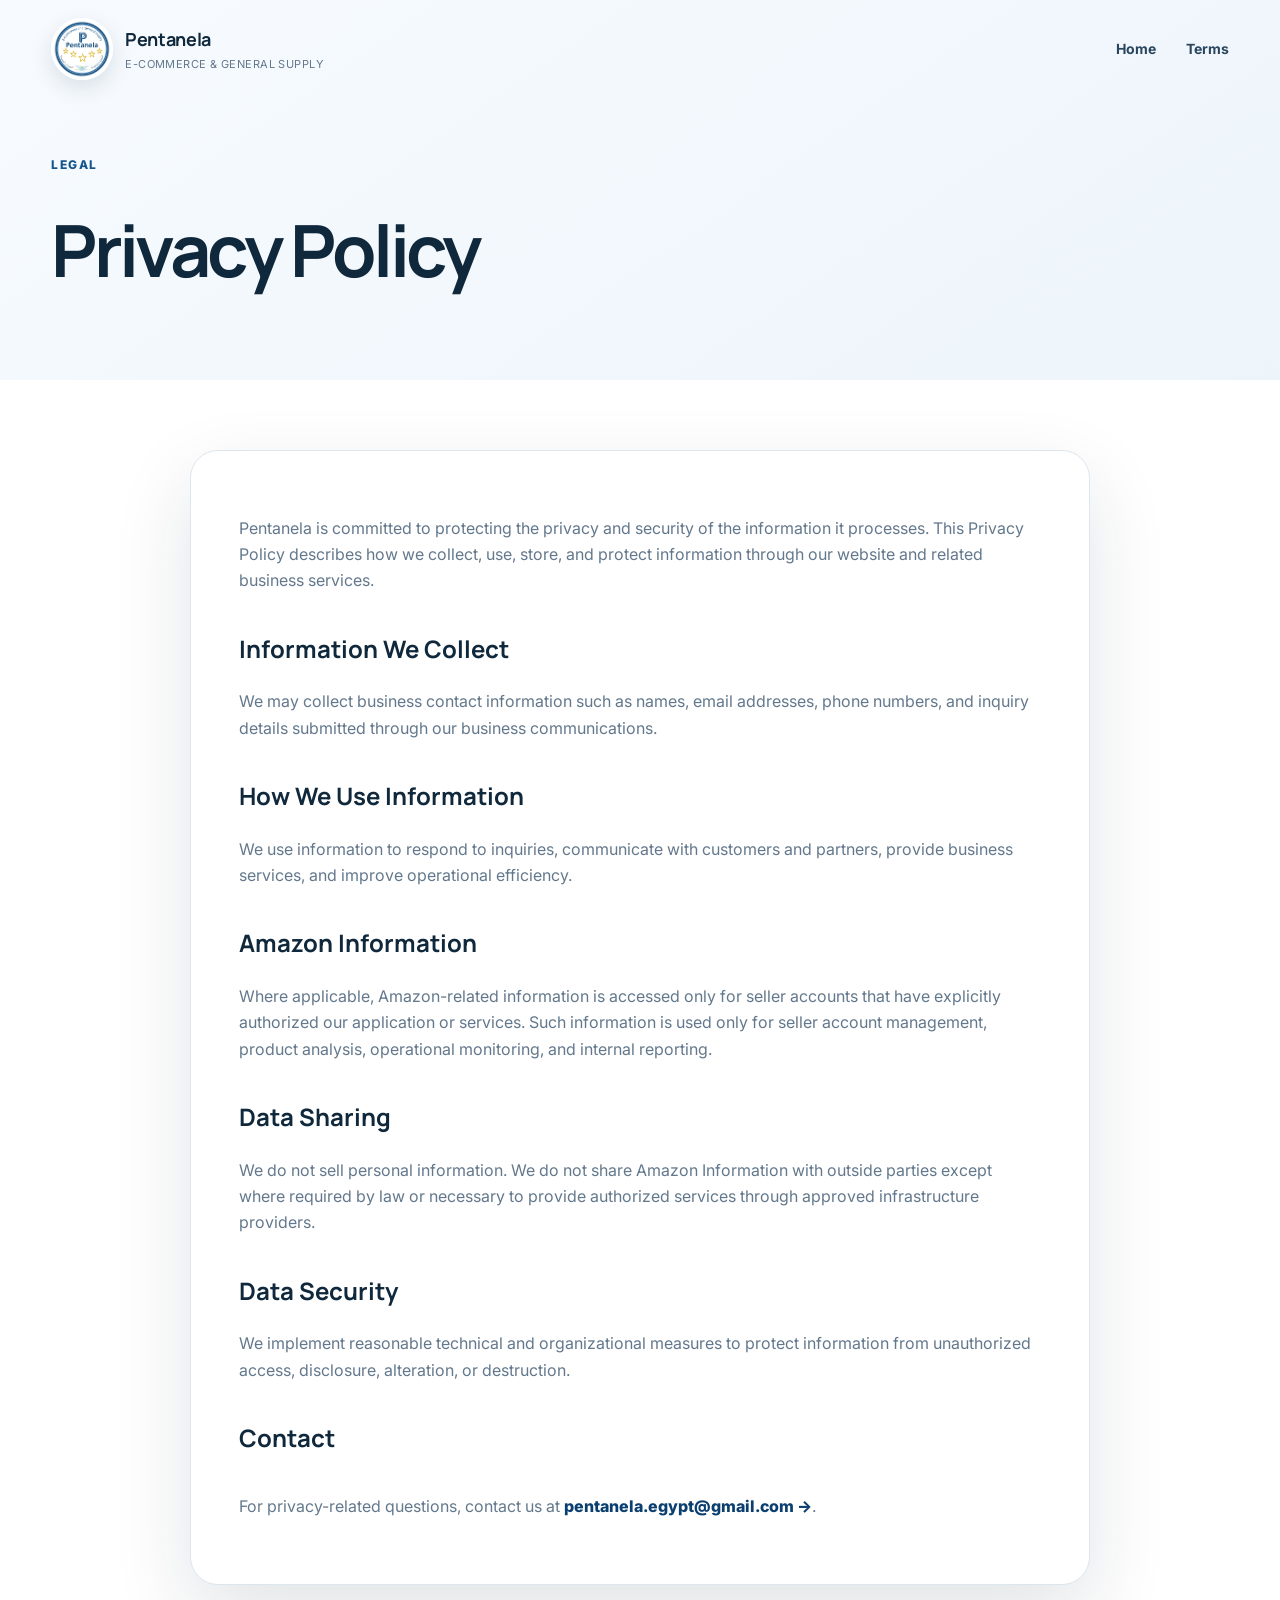
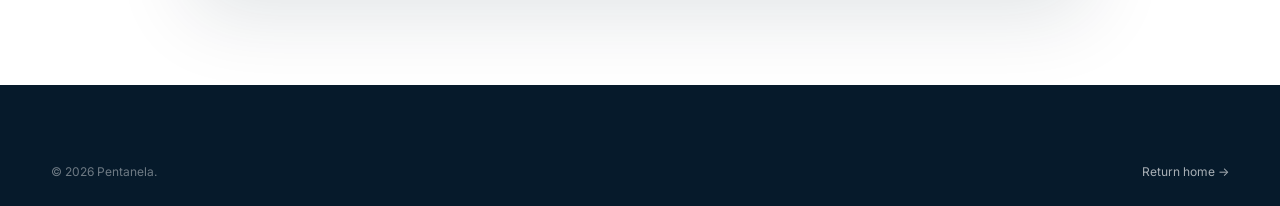
==== privacy.html @ 1a2618f8 "start the org website" ====
<!DOCTYPE html>
<html lang="en">
  <head>
    <meta charset="UTF-8" />
    <meta name="viewport" content="width=device-width, initial-scale=1.0" />
    <meta name="theme-color" content="#0b3f70" />
    <title>Privacy Policy | Pentanela</title>
    <link rel="icon" href="assets/logo.png" />
    <link rel="preconnect" href="https://fonts.googleapis.com" />
    <link rel="preconnect" href="https://fonts.gstatic.com" crossorigin />
    <link
      href="https://fonts.googleapis.com/css2?family=Inter:wght@400;500;600;700;800&family=Manrope:wght@500;600;700;800&display=swap"
      rel="stylesheet"
    />
    <link rel="stylesheet" href="styles.css" />
    <style>
      .legal-hero {
        padding: 150px 0 70px;
        background: linear-gradient(145deg, #f7fbff, #edf4fa);
      }
      .legal-hero h1 {
        font-family: "Manrope", sans-serif;
        font-size: clamp(42px, 6vw, 72px);
        letter-spacing: -0.05em;
        margin: 0;
      }
      .legal-main {
        padding: 70px 0 100px;
      }
      .legal-card {
        max-width: 900px;
        margin: auto;
        background: #fff;
        border: 1px solid var(--line);
        border-radius: 28px;
        padding: 48px;
        box-shadow: var(--shadow);
      }
      .legal-card h2 {
        font-family: "Manrope", sans-serif;
        margin-top: 35px;
      }
      .legal-card p {
        color: var(--muted);
      }
      @media (max-width: 620px) {
        .legal-card {
          padding: 28px 22px;
        }
        .legal-hero {
          padding-top: 125px;
        }
      }
    </style>
  </head>
  <body>
    <header class="site-header scrolled">
      <div class="container nav-wrap">
        <a class="brand" href="index.html"
          ><img src="assets/logo.png" alt="Pentanela logo" />
          <div class="brand-copy">
            <strong>Pentanela</strong><span>E-Commerce & General Supply</span>
          </div></a
        >
        <nav
          class="main-nav"
          style="
            position: static;
            opacity: 1;
            pointer-events: auto;
            transform: none;
          "
        >
          <a href="index.html">Home</a><a href="terms.html">Terms</a>
        </nav>
      </div>
    </header>
    <main>
      <section class="legal-hero">
        <div class="container">
          <span class="section-kicker">Legal</span>
          <h1>Privacy Policy</h1>
        </div>
      </section>
      <section class="legal-main">
        <div class="container">
          <article class="legal-card">
            <p>
              Pentanela is committed to protecting the privacy and security of
              the information it processes. This Privacy Policy describes how we
              collect, use, store, and protect information through our website
              and related business services.
            </p>
            <h2>Information We Collect</h2>
            <p>
              We may collect business contact information such as names, email
              addresses, phone numbers, and inquiry details submitted through
              our business communications.
            </p>
            <h2>How We Use Information</h2>
            <p>
              We use information to respond to inquiries, communicate with
              customers and partners, provide business services, and improve
              operational efficiency.
            </p>
            <h2>Amazon Information</h2>
            <p>
              Where applicable, Amazon-related information is accessed only for
              seller accounts that have explicitly authorized our application or
              services. Such information is used only for seller account
              management, product analysis, operational monitoring, and internal
              reporting.
            </p>
            <h2>Data Sharing</h2>
            <p>
              We do not sell personal information. We do not share Amazon
              Information with outside parties except where required by law or
              necessary to provide authorized services through approved
              infrastructure providers.
            </p>
            <h2>Data Security</h2>
            <p>
              We implement reasonable technical and organizational measures to
              protect information from unauthorized access, disclosure,
              alteration, or destruction.
            </p>
            <h2>Contact</h2>
            <p>
              For privacy-related questions, contact us at
              <a class="text-link" href="mailto:pentanela.egypt@gmail.com"
                >pentanela.egypt@gmail.com →</a
              >.
            </p>
          </article>
        </div>
      </section>
    </main>
    <footer class="site-footer">
      <div class="container footer-bottom">
        <span>© <span id="year"></span> Pentanela.</span
        ><a href="index.html">Return home →</a>
      </div>
    </footer>
    <script src="script.js"></script>
  </body>
</html>
---- styles.css ----
:root {
  --navy-950: #061d31;
  --navy-900: #082b4b;
  --navy-800: #0b3f70;
  --blue-700: #14568f;
  --blue-500: #2f79b7;
  --blue-300: #8dbde2;
  --gold: #d7ad17;
  --gold-light: #f3cf48;
  --ink: #10283c;
  --muted: #63788c;
  --line: #dce6ef;
  --surface: #ffffff;
  --surface-soft: #f6f9fc;
  --shadow: 0 30px 80px rgba(6, 29, 49, 0.12);
  --radius-lg: 30px;
  --radius-md: 22px;
}

* {
  box-sizing: border-box;
}
html {
  scroll-behavior: smooth;
}
body {
  margin: 0;
  font-family: "Inter", system-ui, -apple-system, BlinkMacSystemFont, "Segoe UI",
    sans-serif;
  color: var(--ink);
  background: #fff;
  line-height: 1.65;
  overflow-x: hidden;
}
body.menu-open {
  overflow: hidden;
}
::selection {
  background: rgba(215, 173, 23, 0.25);
}
a {
  color: inherit;
  text-decoration: none;
}
img {
  display: block;
  max-width: 100%;
}
button,
input,
textarea {
  font: inherit;
}

.page-noise {
  position: fixed;
  inset: 0;
  pointer-events: none;
  z-index: 999;
  opacity: 0.025;
  background-image: url("data:image/svg+xml,%3Csvg viewBox='0 0 180 180' xmlns='http://www.w3.org/2000/svg'%3E%3Cfilter id='n'%3E%3CfeTurbulence type='fractalNoise' baseFrequency='.7' numOctaves='3' stitchTiles='stitch'/%3E%3C/filter%3E%3Crect width='100%25' height='100%25' filter='url(%23n)' opacity='.6'/%3E%3C/svg%3E");
}
.cursor-glow {
  position: fixed;
  width: 420px;
  height: 420px;
  border-radius: 50%;
  pointer-events: none;
  z-index: -1;
  background: radial-gradient(
    circle,
    rgba(47, 121, 183, 0.1),
    rgba(47, 121, 183, 0) 65%
  );
  transform: translate(-50%, -50%);
  transition: opacity 0.2s ease;
}

.container {
  width: min(1180px, 92%);
  margin: 0 auto;
}
.section {
  padding: 110px 0;
  position: relative;
}
.section-shell {
  position: relative;
  overflow: hidden;
}

.site-header {
  position: fixed;
  top: 0;
  left: 0;
  right: 0;
  z-index: 100;
  padding: 18px 0;
  transition: padding 0.35s ease, background 0.35s ease, box-shadow 0.35s ease,
    backdrop-filter 0.35s ease;
}
.site-header.scrolled {
  padding: 10px 0;
  background: rgba(255, 255, 255, 0.86);
  backdrop-filter: blur(18px);
  border-bottom: 1px solid rgba(20, 86, 143, 0.1);
  box-shadow: 0 10px 35px rgba(6, 29, 49, 0.07);
}
.nav-wrap {
  display: flex;
  align-items: center;
  justify-content: space-between;
  gap: 24px;
}
.brand {
  display: inline-flex;
  align-items: center;
  gap: 12px;
  min-width: max-content;
}
.brand img {
  width: 62px;
  height: 62px;
  object-fit: contain;
  border-radius: 50%;
  box-shadow: 0 8px 22px rgba(6, 29, 49, 0.12);
  transition: transform 0.4s ease;
}
.brand:hover img {
  transform: rotate(-5deg) scale(1.03);
}
.brand-copy strong {
  display: block;
  font-family: "Manrope", sans-serif;
  font-size: 18px;
  letter-spacing: -0.02em;
}
.brand-copy span {
  display: block;
  font-size: 11px;
  color: var(--muted);
  letter-spacing: 0.04em;
  text-transform: uppercase;
}
.main-nav {
  display: flex;
  align-items: center;
  gap: 30px;
}
.main-nav a {
  font-size: 14px;
  font-weight: 700;
  color: #29465e;
  position: relative;
}
.main-nav a:not(.nav-cta)::after {
  content: "";
  position: absolute;
  left: 0;
  bottom: -7px;
  width: 100%;
  height: 2px;
  transform: scaleX(0);
  transform-origin: right;
  background: var(--gold);
  transition: transform 0.3s ease;
}
.main-nav a:hover::after {
  transform: scaleX(1);
  transform-origin: left;
}
.nav-cta {
  padding: 11px 18px;
  color: white !important;
  background: var(--navy-800);
  border-radius: 999px;
  box-shadow: 0 10px 26px rgba(11, 63, 112, 0.18);
  transition: transform 0.25s ease, background 0.25s ease;
}
.nav-cta:hover {
  transform: translateY(-2px);
  background: var(--navy-950);
}
.menu-toggle {
  display: none;
  width: 44px;
  height: 44px;
  border: 0;
  border-radius: 12px;
  background: var(--surface-soft);
  padding: 11px;
  cursor: pointer;
}
.menu-toggle span {
  display: block;
  height: 2px;
  background: var(--ink);
  margin: 5px 0;
  transition: 0.3s ease;
}

.hero {
  min-height: 100vh;
  padding: 165px 0 90px;
  display: flex;
  align-items: center;
  background: radial-gradient(
      circle at 80% 20%,
      rgba(47, 121, 183, 0.12),
      transparent 27%
    ),
    radial-gradient(
      circle at 20% 10%,
      rgba(215, 173, 23, 0.09),
      transparent 20%
    ),
    linear-gradient(145deg, #ffffff 0%, #f4f8fc 58%, #edf5fb 100%);
}
.hero-bg {
  position: absolute;
  border-radius: 50%;
  filter: blur(4px);
  opacity: 0.55;
  pointer-events: none;
}
.hero-bg-one {
  width: 420px;
  height: 420px;
  background: rgba(20, 86, 143, 0.08);
  top: -120px;
  right: -120px;
  animation: drift 13s ease-in-out infinite;
}
.hero-bg-two {
  width: 250px;
  height: 250px;
  background: rgba(215, 173, 23, 0.1);
  bottom: 80px;
  left: -100px;
  animation: drift 10s ease-in-out infinite reverse;
}
@keyframes drift {
  50% {
    transform: translate(18px, -12px) scale(1.08);
  }
}
.hero-grid {
  display: grid;
  grid-template-columns: 1.06fr 0.94fr;
  gap: 64px;
  align-items: center;
}
.eyebrow-pill {
  display: inline-flex;
  align-items: center;
  gap: 9px;
  padding: 8px 12px;
  border: 1px solid rgba(20, 86, 143, 0.14);
  border-radius: 999px;
  background: rgba(255, 255, 255, 0.75);
  color: var(--blue-700);
  font-size: 12px;
  font-weight: 800;
  text-transform: uppercase;
  letter-spacing: 0.07em;
  box-shadow: 0 8px 25px rgba(6, 29, 49, 0.05);
}
.dot {
  width: 7px;
  height: 7px;
  border-radius: 50%;
  background: var(--gold);
  box-shadow: 0 0 0 5px rgba(215, 173, 23, 0.13);
  animation: pulse 2s ease infinite;
}
@keyframes pulse {
  50% {
    box-shadow: 0 0 0 8px rgba(215, 173, 23, 0);
  }
}
.hero h1 {
  font-family: "Manrope", sans-serif;
  font-size: clamp(46px, 6vw, 78px);
  line-height: 1.02;
  letter-spacing: -0.055em;
  margin: 24px 0 24px;
  max-width: 780px;
}
.gradient-text {
  display: block;
  background: linear-gradient(
    90deg,
    var(--navy-800),
    var(--blue-500),
    var(--gold)
  );
  -webkit-background-clip: text;
  background-clip: text;
  color: transparent;
}
.hero-lead {
  max-width: 680px;
  font-size: 18px;
  color: var(--muted);
}
.hero-actions {
  display: flex;
  gap: 14px;
  flex-wrap: wrap;
  margin-top: 32px;
}
.btn {
  display: inline-flex;
  align-items: center;
  justify-content: center;
  gap: 14px;
  min-height: 52px;
  padding: 0 22px;
  border-radius: 999px;
  font-weight: 800;
  transition: transform 0.25s ease, box-shadow 0.25s ease, background 0.25s ease;
}
.btn-primary {
  background: var(--navy-800);
  color: #fff;
  box-shadow: 0 15px 35px rgba(11, 63, 112, 0.2);
}
.btn-primary:hover {
  transform: translateY(-3px);
  background: var(--navy-950);
  box-shadow: 0 20px 46px rgba(11, 63, 112, 0.25);
}
.btn-icon {
  transition: transform 0.25s ease;
}
.btn-primary:hover .btn-icon {
  transform: translate(3px, -3px);
}
.btn-ghost {
  border: 1px solid rgba(16, 40, 60, 0.16);
  background: rgba(255, 255, 255, 0.65);
}
.btn-ghost:hover {
  transform: translateY(-3px);
  background: #fff;
}
.hero-trust {
  display: flex;
  align-items: center;
  gap: 22px;
  margin-top: 45px;
}
.trust-item strong {
  display: block;
  font-size: 14px;
}
.trust-item span {
  display: block;
  font-size: 12px;
  color: var(--muted);
  margin-top: 2px;
}
.trust-divider {
  width: 1px;
  height: 34px;
  background: var(--line);
}

.hero-visual {
  position: relative;
  display: grid;
  place-items: center;
  min-height: 530px;
}
.orbital-card {
  width: min(500px, 90vw);
  aspect-ratio: 1;
  position: relative;
  display: grid;
  place-items: center;
  border-radius: 50%;
  background: radial-gradient(
    circle at 50% 50%,
    #ffffff 0 36%,
    rgba(255, 255, 255, 0.65) 37% 60%,
    rgba(20, 86, 143, 0.05) 61% 100%
  );
  box-shadow: inset 0 0 0 1px rgba(20, 86, 143, 0.08),
    0 40px 90px rgba(6, 29, 49, 0.12);
  transition: transform 0.18s ease-out;
}
.orbit {
  position: absolute;
  border-radius: 50%;
  border: 1px solid rgba(20, 86, 143, 0.18);
}
.orbit-one {
  width: 78%;
  height: 78%;
  animation: spin 24s linear infinite;
}
.orbit-two {
  width: 96%;
  height: 96%;
  border-style: dashed;
  border-color: rgba(215, 173, 23, 0.28);
  animation: spin 34s linear infinite reverse;
}
@keyframes spin {
  to {
    transform: rotate(360deg);
  }
}
.logo-core {
  width: 58%;
  aspect-ratio: 1;
  border-radius: 50%;
  background: #fff;
  display: grid;
  place-items: center;
  padding: 7%;
  box-shadow: 0 24px 55px rgba(6, 29, 49, 0.14);
  animation: logoFloat 5s ease-in-out infinite;
}
.logo-core img {
  width: 100%;
  border-radius: 50%;
}
@keyframes logoFloat {
  50% {
    transform: translateY(-9px);
  }
}
.floating-chip {
  position: absolute;
  padding: 10px 14px;
  border-radius: 999px;
  background: rgba(255, 255, 255, 0.94);
  border: 1px solid rgba(20, 86, 143, 0.1);
  box-shadow: 0 12px 30px rgba(6, 29, 49, 0.1);
  color: var(--navy-800);
  font-size: 12px;
  font-weight: 800;
  backdrop-filter: blur(10px);
}
.chip-one {
  top: 14%;
  right: -4%;
  animation: chipFloat 4.3s ease-in-out infinite;
}
.chip-two {
  bottom: 16%;
  left: -7%;
  animation: chipFloat 4.8s ease-in-out infinite 0.4s;
}
.chip-three {
  bottom: 2%;
  right: 15%;
  animation: chipFloat 4.6s ease-in-out infinite 0.8s;
}
@keyframes chipFloat {
  50% {
    transform: translateY(-8px);
  }
}
.scroll-indicator {
  position: absolute;
  left: 50%;
  bottom: 25px;
  transform: translateX(-50%);
  display: flex;
  flex-direction: column;
  align-items: center;
  gap: 8px;
  color: var(--muted);
  font-size: 10px;
  text-transform: uppercase;
  letter-spacing: 0.18em;
}
.scroll-indicator i {
  width: 1px;
  height: 36px;
  background: linear-gradient(var(--blue-500), transparent);
  animation: scrollLine 1.8s ease infinite;
}
@keyframes scrollLine {
  0% {
    transform: scaleY(0.2);
    transform-origin: top;
    opacity: 0.3;
  }
  60% {
    transform: scaleY(1);
    opacity: 1;
  }
  100% {
    transform: scaleY(0.2);
    transform-origin: bottom;
    opacity: 0.2;
  }
}

.metrics-band {
  padding: 28px 0;
  background: var(--navy-950);
  color: #fff;
}
.metrics-grid {
  display: grid;
  grid-template-columns: repeat(4, 1fr);
}
.metric {
  padding: 18px 26px;
  border-right: 1px solid rgba(255, 255, 255, 0.1);
}
.metric:last-child {
  border-right: 0;
}
.metric strong,
.metric > span {
  font-family: "Manrope", sans-serif;
  font-size: 34px;
  letter-spacing: -0.04em;
}
.metric > span {
  color: var(--gold-light);
}
.metric p {
  margin: 2px 0 0;
  color: rgba(255, 255, 255, 0.62);
  font-size: 12px;
}

.section-light {
  background: #fff;
}
.split-layout {
  display: grid;
  grid-template-columns: 0.9fr 1.1fr;
  gap: 90px;
  align-items: start;
}
.section-kicker {
  display: inline-block;
  margin-bottom: 16px;
  color: var(--blue-700);
  font-size: 12px;
  font-weight: 800;
  text-transform: uppercase;
  letter-spacing: 0.12em;
}
.section-kicker.light {
  color: var(--gold-light);
}
.section-heading h2,
.amazon-copy h2,
.security-copy h2,
.contact-panel h2 {
  font-family: "Manrope", sans-serif;
  font-size: clamp(34px, 4.3vw, 56px);
  line-height: 1.08;
  letter-spacing: -0.045em;
  margin: 0;
}
.section-heading.centered {
  max-width: 760px;
  margin: 0 auto 56px;
  text-align: center;
}
.section-heading.centered p {
  color: rgba(255, 255, 255, 0.6);
}
.section-light .section-heading h2 {
  color: var(--ink);
}
.content-panel {
  padding-left: 30px;
  border-left: 1px solid var(--line);
}
.content-panel p {
  color: var(--muted);
}
.large-copy {
  font-size: 22px;
  line-height: 1.5;
  color: var(--ink) !important;
  margin-top: 0;
}

.section-deep {
  background: linear-gradient(145deg, #061d31, #0a365d 60%, #0b3f70);
  color: #fff;
  overflow: hidden;
}
.section-deep::before {
  content: "";
  position: absolute;
  width: 500px;
  height: 500px;
  border-radius: 50%;
  background: rgba(47, 121, 183, 0.13);
  right: -250px;
  top: -200px;
  filter: blur(10px);
}
.service-grid {
  display: grid;
  grid-template-columns: repeat(4, 1fr);
  gap: 16px;
  position: relative;
  z-index: 1;
}
.service-card {
  min-height: 330px;
  padding: 28px;
  border-radius: var(--radius-md);
  border: 1px solid rgba(255, 255, 255, 0.12);
  background: linear-gradient(
    180deg,
    rgba(255, 255, 255, 0.08),
    rgba(255, 255, 255, 0.035)
  );
  backdrop-filter: blur(10px);
  position: relative;
  overflow: hidden;
  transform-style: preserve-3d;
  transition: border-color 0.35s ease, background 0.35s ease,
    box-shadow 0.35s ease;
}
.service-card::after {
  content: "";
  position: absolute;
  inset: auto -20% -60% -20%;
  height: 70%;
  background: radial-gradient(
    circle,
    rgba(215, 173, 23, 0.18),
    transparent 60%
  );
  opacity: 0;
  transition: opacity 0.35s ease;
}
.service-card:hover {
  border-color: rgba(243, 207, 72, 0.35);
  background: rgba(255, 255, 255, 0.1);
  box-shadow: 0 25px 55px rgba(0, 0, 0, 0.18);
}
.service-card:hover::after {
  opacity: 1;
}
.service-icon {
  width: 48px;
  height: 48px;
  border-radius: 14px;
  display: grid;
  place-items: center;
  background: rgba(243, 207, 72, 0.13);
  color: var(--gold-light);
  font-weight: 800;
  font-size: 13px;
}
.service-card h3 {
  font-family: "Manrope", sans-serif;
  font-size: 23px;
  line-height: 1.2;
  margin: 55px 0 16px;
}
.service-card p {
  color: rgba(255, 255, 255, 0.62);
  font-size: 14px;
}
.service-line {
  position: absolute;
  left: 28px;
  right: 28px;
  bottom: 24px;
  height: 1px;
  background: linear-gradient(90deg, var(--gold), transparent);
  transform: scaleX(0.25);
  transform-origin: left;
  transition: transform 0.35s ease;
}
.service-card:hover .service-line {
  transform: scaleX(1);
}

.amazon-section {
  background: var(--surface-soft);
}
.amazon-grid {
  display: grid;
  grid-template-columns: 0.95fr 1.05fr;
  gap: 80px;
  align-items: center;
}
.amazon-copy p {
  color: var(--muted);
  max-width: 620px;
}
.text-link {
  display: inline-flex;
  align-items: center;
  gap: 10px;
  margin-top: 16px;
  color: var(--navy-800);
  font-weight: 800;
}
.text-link span {
  transition: transform 0.25s ease;
}
.text-link:hover span {
  transform: translateX(4px);
}
.feature-stack {
  display: grid;
  gap: 14px;
}
.feature-row {
  display: grid;
  grid-template-columns: 52px 1fr;
  gap: 20px;
  align-items: start;
  padding: 22px;
  border-radius: 18px;
  background: #fff;
  border: 1px solid var(--line);
  box-shadow: 0 14px 35px rgba(6, 29, 49, 0.05);
  transition: transform 0.3s ease, box-shadow 0.3s ease, border-color 0.3s ease;
}
.feature-row:hover {
  transform: translateX(8px);
  box-shadow: 0 18px 45px rgba(6, 29, 49, 0.09);
  border-color: rgba(20, 86, 143, 0.2);
}
.feature-number {
  width: 44px;
  height: 44px;
  display: grid;
  place-items: center;
  border-radius: 12px;
  background: #eef5fb;
  color: var(--blue-700);
  font-size: 12px;
  font-weight: 800;
}
.feature-row h3 {
  margin: 0 0 4px;
  font-family: "Manrope", sans-serif;
  font-size: 18px;
}
.feature-row p {
  margin: 0;
  color: var(--muted);
  font-size: 14px;
}

.workflow-section {
  background: #fff;
}
.workflow {
  position: relative;
  display: grid;
  grid-template-columns: repeat(4, 1fr);
  gap: 30px;
  margin-top: 70px;
}
.workflow-line {
  position: absolute;
  top: 25px;
  left: 8%;
  right: 8%;
  height: 1px;
  background: linear-gradient(
    90deg,
    rgba(20, 86, 143, 0.15),
    rgba(215, 173, 23, 0.6),
    rgba(20, 86, 143, 0.15)
  );
}
.workflow-step {
  position: relative;
  text-align: center;
  padding: 0 10px;
}
.workflow-step > span {
  width: 50px;
  height: 50px;
  display: grid;
  place-items: center;
  margin: 0 auto 20px;
  border-radius: 50%;
  color: var(--navy-800);
  font-size: 12px;
  font-weight: 800;
  background: #fff;
  border: 1px solid var(--line);
  box-shadow: 0 10px 30px rgba(6, 29, 49, 0.08);
  position: relative;
  z-index: 2;
}
.workflow-step h3 {
  font-family: "Manrope", sans-serif;
  margin: 0 0 8px;
}
.workflow-step p {
  color: var(--muted);
  font-size: 14px;
}

.security-section {
  background: linear-gradient(145deg, var(--navy-950), #0a355a);
  color: #fff;
  overflow: hidden;
}
.security-section::after {
  content: "";
  position: absolute;
  width: 500px;
  height: 500px;
  border-radius: 50%;
  background: rgba(215, 173, 23, 0.08);
  left: -220px;
  bottom: -220px;
}
.security-grid {
  display: grid;
  grid-template-columns: 0.8fr 1.2fr;
  gap: 70px;
  align-items: center;
  position: relative;
  z-index: 1;
}
.security-card {
  min-height: 400px;
  border-radius: 30px;
  padding: 40px;
  background: linear-gradient(
    180deg,
    rgba(255, 255, 255, 0.11),
    rgba(255, 255, 255, 0.05)
  );
  border: 1px solid rgba(255, 255, 255, 0.12);
  display: flex;
  flex-direction: column;
  justify-content: flex-end;
  box-shadow: 0 35px 80px rgba(0, 0, 0, 0.18);
}
.shield {
  width: 86px;
  height: 86px;
  display: grid;
  place-items: center;
  border-radius: 24px;
  background: rgba(243, 207, 72, 0.12);
  color: var(--gold-light);
  border: 1px solid rgba(243, 207, 72, 0.22);
  font-size: 34px;
  margin-bottom: auto;
}
.security-card h3 {
  font-family: "Manrope", sans-serif;
  font-size: 30px;
  margin-bottom: 8px;
}
.security-card p {
  color: rgba(255, 255, 255, 0.62);
}
.security-copy p {
  color: rgba(255, 255, 255, 0.65);
}
.check-list {
  list-style: none;
  margin: 28px 0 0;
  padding: 0;
  display: grid;
  gap: 14px;
}
.check-list li {
  position: relative;
  padding-left: 30px;
  color: rgba(255, 255, 255, 0.76);
}
.check-list li::before {
  content: "✓";
  position: absolute;
  left: 0;
  color: var(--gold-light);
  font-weight: 800;
}

.contact-section {
  background: #eef4f9;
}
.contact-panel {
  border-radius: 34px;
  padding: 54px;
  background: #fff;
  border: 1px solid var(--line);
  box-shadow: var(--shadow);
}
.contact-panel > div:first-child {
  max-width: 800px;
}
.contact-panel p {
  color: var(--muted);
}
.contact-actions {
  display: grid;
  grid-template-columns: repeat(3, 1fr);
  gap: 14px;
  margin-top: 38px;
}
.contact-action {
  min-height: 135px;
  padding: 22px;
  border-radius: 18px;
  background: var(--surface-soft);
  border: 1px solid var(--line);
  position: relative;
  transition: transform 0.3s ease, background 0.3s ease, border-color 0.3s ease;
}
.contact-action:hover {
  transform: translateY(-5px);
  background: #fff;
  border-color: rgba(20, 86, 143, 0.22);
}
.contact-action span {
  display: block;
  color: var(--muted);
  font-size: 12px;
  text-transform: uppercase;
  letter-spacing: 0.08em;
  font-weight: 800;
}
.contact-action strong {
  display: block;
  margin-top: 12px;
  color: var(--ink);
  font-size: 16px;
}
.contact-action i {
  position: absolute;
  right: 20px;
  bottom: 18px;
  color: var(--gold);
  font-style: normal;
}
.contact-note {
  margin-top: 18px;
  font-size: 12px;
}

.site-footer {
  background: #061a2b;
  color: #fff;
  padding: 55px 0 24px;
}
.footer-top {
  display: flex;
  justify-content: space-between;
  gap: 40px;
  align-items: center;
  padding-bottom: 35px;
  border-bottom: 1px solid rgba(255, 255, 255, 0.1);
}
.footer-brand .brand-copy span {
  color: rgba(255, 255, 255, 0.48);
}
.footer-nav {
  display: flex;
  flex-wrap: wrap;
  gap: 22px;
}
.footer-nav a {
  color: rgba(255, 255, 255, 0.62);
  font-size: 13px;
  font-weight: 700;
  transition: color 0.2s ease;
}
.footer-nav a:hover {
  color: #fff;
}
.footer-bottom {
  display: flex;
  justify-content: space-between;
  gap: 20px;
  padding-top: 22px;
  color: rgba(255, 255, 255, 0.42);
  font-size: 12px;
}
.footer-bottom a {
  color: rgba(255, 255, 255, 0.65);
}

.reveal-up,
.reveal-left,
.reveal-right,
.reveal-scale {
  opacity: 0;
  transition: opacity 0.85s ease, transform 0.85s cubic-bezier(0.2, 0.8, 0.2, 1);
  transition-delay: var(--delay, 0ms);
}
.reveal-up {
  transform: translateY(35px);
}
.reveal-left {
  transform: translateX(-35px);
}
.reveal-right {
  transform: translateX(35px);
}
.reveal-scale {
  transform: scale(0.94);
}
.revealed {
  opacity: 1 !important;
  transform: none !important;
}

@media (max-width: 1040px) {
  .hero-grid,
  .amazon-grid,
  .security-grid {
    grid-template-columns: 1fr;
  }
  .hero {
    padding-top: 145px;
  }
  .hero-content {
    text-align: center;
  }
  .hero-lead {
    margin-left: auto;
    margin-right: auto;
  }
  .hero-actions,
  .hero-trust {
    justify-content: center;
  }
  .hero-visual {
    min-height: 470px;
  }
  .split-layout {
    grid-template-columns: 1fr;
    gap: 35px;
  }
  .content-panel {
    padding-left: 0;
    border-left: 0;
  }
  .service-grid {
    grid-template-columns: repeat(2, 1fr);
  }
  .metrics-grid {
    grid-template-columns: repeat(2, 1fr);
  }
  .metric:nth-child(2) {
    border-right: 0;
  }
  .metric:nth-child(-n + 2) {
    border-bottom: 1px solid rgba(255, 255, 255, 0.1);
  }
  .workflow {
    grid-template-columns: repeat(2, 1fr);
  }
  .workflow-line {
    display: none;
  }
}

@media (max-width: 800px) {
  .main-nav {
    position: fixed;
    inset: 85px 18px auto 18px;
    flex-direction: column;
    align-items: stretch;
    gap: 0;
    padding: 18px;
    background: rgba(255, 255, 255, 0.97);
    border: 1px solid var(--line);
    border-radius: 20px;
    box-shadow: var(--shadow);
    opacity: 0;
    pointer-events: none;
    transform: translateY(-15px);
    transition: 0.3s ease;
  }
  .main-nav.open {
    opacity: 1;
    pointer-events: auto;
    transform: none;
  }
  .main-nav a {
    padding: 13px 12px;
  }
  .nav-cta {
    text-align: center;
    margin-top: 8px;
  }
  .menu-toggle {
    display: block;
  }
  .menu-toggle.open span:nth-child(1) {
    transform: translateY(7px) rotate(45deg);
  }
  .menu-toggle.open span:nth-child(2) {
    opacity: 0;
  }
  .menu-toggle.open span:nth-child(3) {
    transform: translateY(-7px) rotate(-45deg);
  }
  .hero h1 {
    font-size: clamp(44px, 13vw, 68px);
  }
  .hero-trust {
    flex-wrap: wrap;
    gap: 16px;
  }
  .trust-divider {
    display: none;
  }
  .floating-chip {
    font-size: 10px;
  }
  .contact-actions {
    grid-template-columns: 1fr;
  }
  .footer-top,
  .footer-bottom {
    flex-direction: column;
    align-items: flex-start;
  }
}

@media (max-width: 620px) {
  .container {
    width: min(92%, 560px);
  }
  .section {
    padding: 80px 0;
  }
  .brand img {
    width: 52px;
    height: 52px;
  }
  .brand-copy span {
    display: none;
  }
  .hero {
    padding-top: 125px;
    min-height: auto;
  }
  .hero-grid {
    gap: 30px;
  }
  .hero-visual {
    min-height: 360px;
  }
  .orbital-card {
    width: 330px;
  }
  .chip-one {
    right: -2%;
  }
  .chip-two {
    left: -2%;
  }
  .chip-three {
    right: 18%;
  }
  .metrics-grid,
  .service-grid,
  .workflow {
    grid-template-columns: 1fr;
  }
  .metric {
    border-right: 0;
    border-bottom: 1px solid rgba(255, 255, 255, 0.1);
  }
  .metric:last-child {
    border-bottom: 0;
  }
  .workflow-step {
    text-align: left;
    display: grid;
    grid-template-columns: 60px 1fr;
    column-gap: 16px;
  }
  .workflow-step > span {
    margin: 0;
    grid-row: 1 / span 2;
  }
  .contact-panel {
    padding: 32px 22px;
  }
  .footer-nav {
    flex-direction: column;
    gap: 10px;
  }
  .scroll-indicator {
    display: none;
  }
}

@media (prefers-reduced-motion: reduce) {
  *,
  *::before,
  *::after {
    animation-duration: 0.001ms !important;
    animation-iteration-count: 1 !important;
    scroll-behavior: auto !important;
    transition-duration: 0.001ms !important;
  }
}
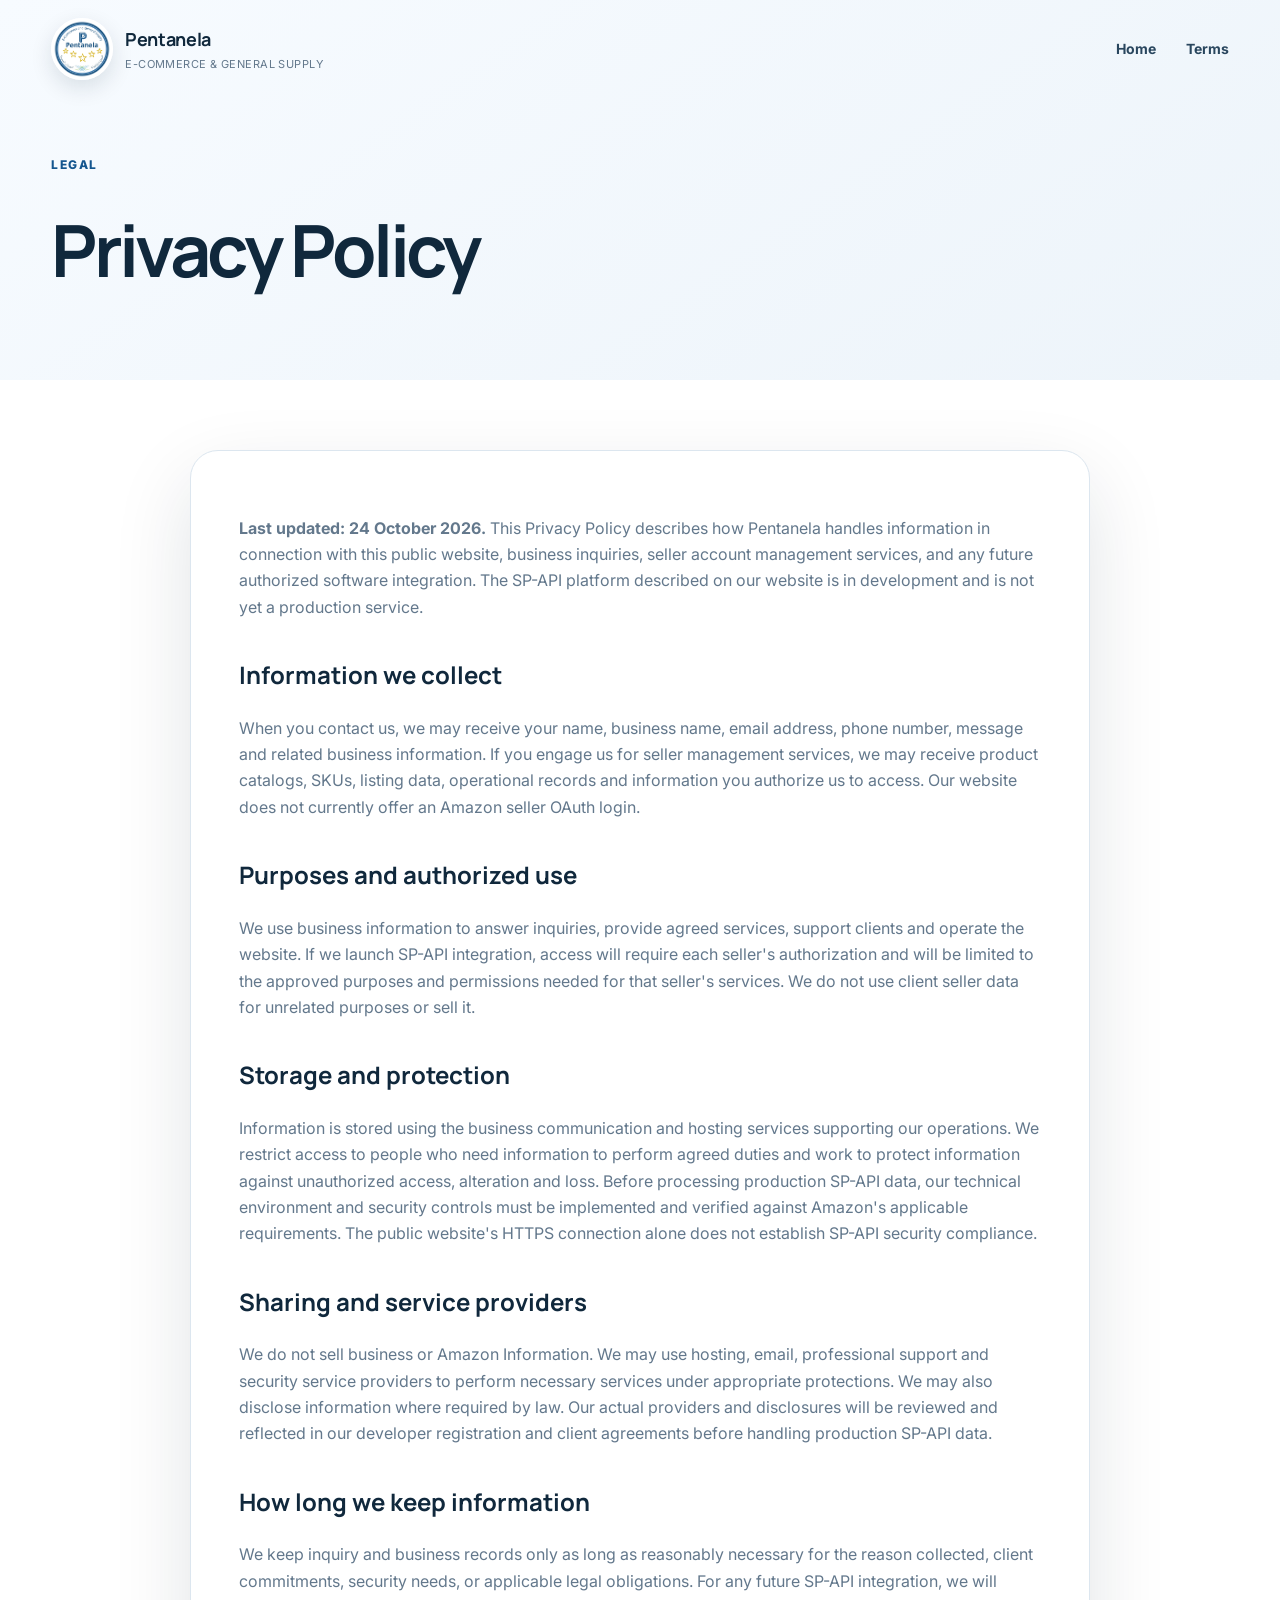
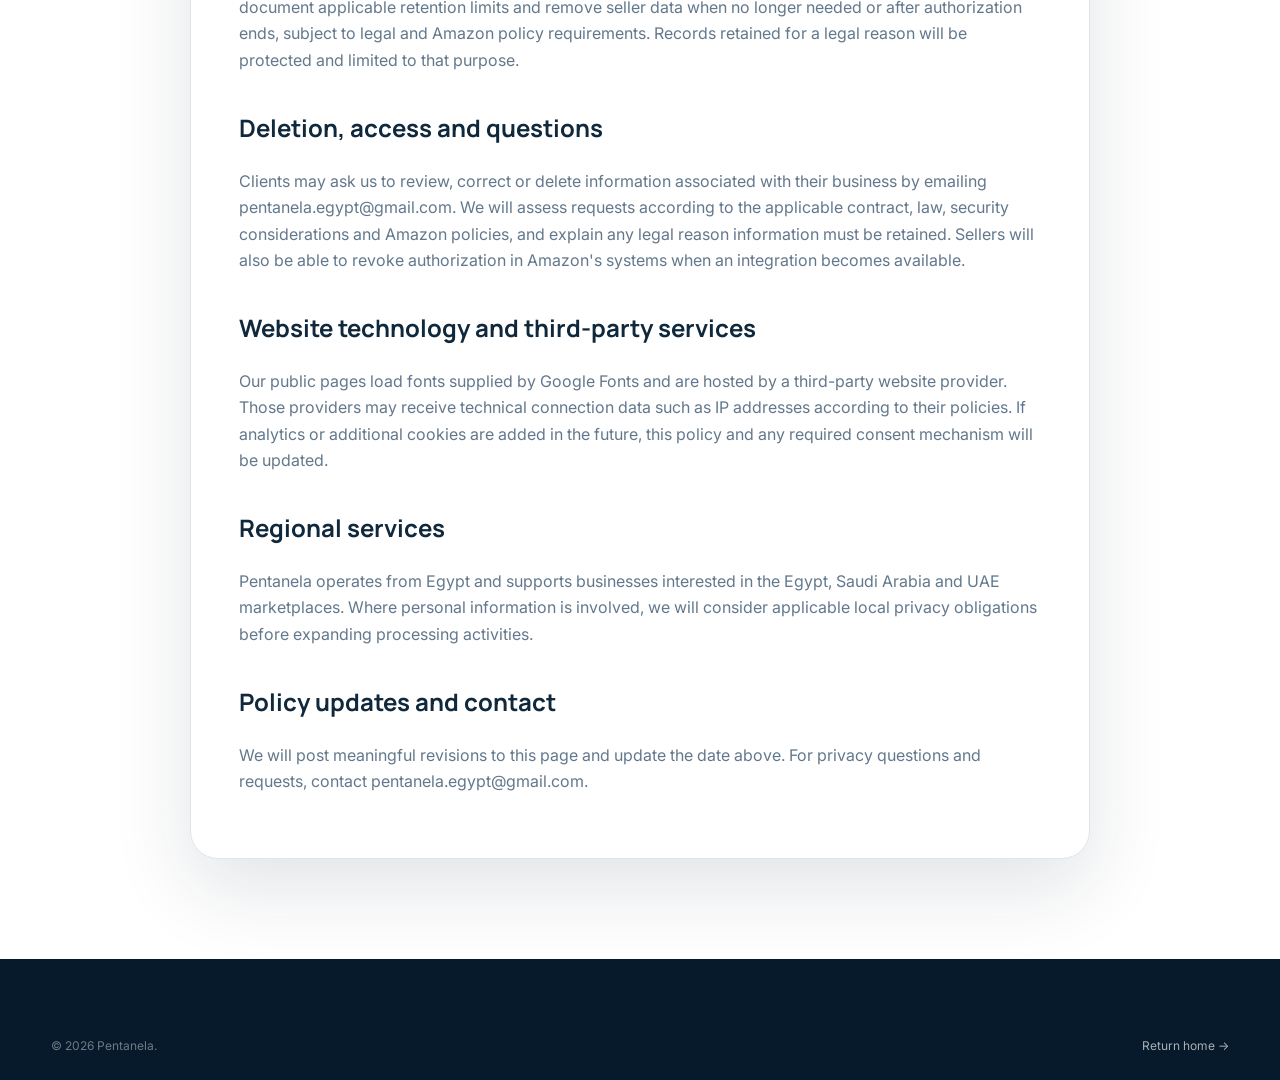
==== commit 3ede34c8: "refactor: update website content and structure for clarity and compliance" ====
--- a/privacy.html
+++ b/privacy.html
@@ -85,52 +85,25 @@
       <section class="legal-main">
         <div class="container">
           <article class="legal-card">
-            <p>
-              Pentanela is committed to protecting the privacy and security of
-              the information it processes. This Privacy Policy describes how we
-              collect, use, store, and protect information through our website
-              and related business services.
-            </p>
-            <h2>Information We Collect</h2>
-            <p>
-              We may collect business contact information such as names, email
-              addresses, phone numbers, and inquiry details submitted through
-              our business communications.
-            </p>
-            <h2>How We Use Information</h2>
-            <p>
-              We use information to respond to inquiries, communicate with
-              customers and partners, provide business services, and improve
-              operational efficiency.
-            </p>
-            <h2>Amazon Information</h2>
-            <p>
-              Where applicable, Amazon-related information is accessed only for
-              seller accounts that have explicitly authorized our application or
-              services. Such information is used only for seller account
-              management, product analysis, operational monitoring, and internal
-              reporting.
-            </p>
-            <h2>Data Sharing</h2>
-            <p>
-              We do not sell personal information. We do not share Amazon
-              Information with outside parties except where required by law or
-              necessary to provide authorized services through approved
-              infrastructure providers.
-            </p>
-            <h2>Data Security</h2>
-            <p>
-              We implement reasonable technical and organizational measures to
-              protect information from unauthorized access, disclosure,
-              alteration, or destruction.
-            </p>
-            <h2>Contact</h2>
-            <p>
-              For privacy-related questions, contact us at
-              <a class="text-link" href="mailto:pentanela.egypt@gmail.com"
-                >pentanela.egypt@gmail.com →</a
-              >.
-            </p>
+            <p><strong>Last updated: 24 October 2026.</strong> This Privacy Policy describes how Pentanela handles information in connection with this public website, business inquiries, seller account management services, and any future authorized software integration. The SP-API platform described on our website is in development and is not yet a production service.</p>
+            <h2>Information we collect</h2>
+            <p>When you contact us, we may receive your name, business name, email address, phone number, message and related business information. If you engage us for seller management services, we may receive product catalogs, SKUs, listing data, operational records and information you authorize us to access. Our website does not currently offer an Amazon seller OAuth login.</p>
+            <h2>Purposes and authorized use</h2>
+            <p>We use business information to answer inquiries, provide agreed services, support clients and operate the website. If we launch SP-API integration, access will require each seller's authorization and will be limited to the approved purposes and permissions needed for that seller's services. We do not use client seller data for unrelated purposes or sell it.</p>
+            <h2>Storage and protection</h2>
+            <p>Information is stored using the business communication and hosting services supporting our operations. We restrict access to people who need information to perform agreed duties and work to protect information against unauthorized access, alteration and loss. Before processing production SP-API data, our technical environment and security controls must be implemented and verified against Amazon's applicable requirements. The public website's HTTPS connection alone does not establish SP-API security compliance.</p>
+            <h2>Sharing and service providers</h2>
+            <p>We do not sell business or Amazon Information. We may use hosting, email, professional support and security service providers to perform necessary services under appropriate protections. We may also disclose information where required by law. Our actual providers and disclosures will be reviewed and reflected in our developer registration and client agreements before handling production SP-API data.</p>
+            <h2>How long we keep information</h2>
+            <p>We keep inquiry and business records only as long as reasonably necessary for the reason collected, client commitments, security needs, or applicable legal obligations. For any future SP-API integration, we will document applicable retention limits and remove seller data when no longer needed or after authorization ends, subject to legal and Amazon policy requirements. Records retained for a legal reason will be protected and limited to that purpose.</p>
+            <h2>Deletion, access and questions</h2>
+            <p>Clients may ask us to review, correct or delete information associated with their business by emailing <a href="mailto:pentanela.egypt@gmail.com">pentanela.egypt@gmail.com</a>. We will assess requests according to the applicable contract, law, security considerations and Amazon policies, and explain any legal reason information must be retained. Sellers will also be able to revoke authorization in Amazon's systems when an integration becomes available.</p>
+            <h2>Website technology and third-party services</h2>
+            <p>Our public pages load fonts supplied by Google Fonts and are hosted by a third-party website provider. Those providers may receive technical connection data such as IP addresses according to their policies. If analytics or additional cookies are added in the future, this policy and any required consent mechanism will be updated.</p>
+            <h2>Regional services</h2>
+            <p>Pentanela operates from Egypt and supports businesses interested in the Egypt, Saudi Arabia and UAE marketplaces. Where personal information is involved, we will consider applicable local privacy obligations before expanding processing activities.</p>
+            <h2>Policy updates and contact</h2>
+            <p>We will post meaningful revisions to this page and update the date above. For privacy questions and requests, contact <a href="mailto:pentanela.egypt@gmail.com">pentanela.egypt@gmail.com</a>.</p>
           </article>
         </div>
       </section>
--- a/styles.css
+++ b/styles.css
@@ -25,7 +25,12 @@
 }
 body {
   margin: 0;
-  font-family: "Inter", system-ui, -apple-system, BlinkMacSystemFont, "Segoe UI",
+  font-family:
+    "Inter",
+    system-ui,
+    -apple-system,
+    BlinkMacSystemFont,
+    "Segoe UI",
     sans-serif;
   color: var(--ink);
   background: #fff;
@@ -96,7 +101,10 @@
   right: 0;
   z-index: 100;
   padding: 18px 0;
-  transition: padding 0.35s ease, background 0.35s ease, box-shadow 0.35s ease,
+  transition:
+    padding 0.35s ease,
+    background 0.35s ease,
+    box-shadow 0.35s ease,
     backdrop-filter 0.35s ease;
 }
 .site-header.scrolled {
@@ -175,7 +183,9 @@
   background: var(--navy-800);
   border-radius: 999px;
   box-shadow: 0 10px 26px rgba(11, 63, 112, 0.18);
-  transition: transform 0.25s ease, background 0.25s ease;
+  transition:
+    transform 0.25s ease,
+    background 0.25s ease;
 }
 .nav-cta:hover {
   transform: translateY(-2px);
@@ -204,7 +214,8 @@
   padding: 165px 0 90px;
   display: flex;
   align-items: center;
-  background: radial-gradient(
+  background:
+    radial-gradient(
       circle at 80% 20%,
       rgba(47, 121, 183, 0.12),
       transparent 27%
@@ -318,7 +329,10 @@
   padding: 0 22px;
   border-radius: 999px;
   font-weight: 800;
-  transition: transform 0.25s ease, box-shadow 0.25s ease, background 0.25s ease;
+  transition:
+    transform 0.25s ease,
+    box-shadow 0.25s ease,
+    background 0.25s ease;
 }
 .btn-primary {
   background: var(--navy-800);
@@ -385,7 +399,8 @@
     rgba(255, 255, 255, 0.65) 37% 60%,
     rgba(20, 86, 143, 0.05) 61% 100%
   );
-  box-shadow: inset 0 0 0 1px rgba(20, 86, 143, 0.08),
+  box-shadow:
+    inset 0 0 0 1px rgba(20, 86, 143, 0.08),
     0 40px 90px rgba(6, 29, 49, 0.12);
   transition: transform 0.18s ease-out;
 }
@@ -568,7 +583,7 @@
   text-align: center;
 }
 .section-heading.centered p {
-  color: rgba(255, 255, 255, 0.6);
+  color: var(--muted);
 }
 .section-light .section-heading h2 {
   color: var(--ink);
@@ -624,7 +639,9 @@
   position: relative;
   overflow: hidden;
   transform-style: preserve-3d;
-  transition: border-color 0.35s ease, background 0.35s ease,
+  transition:
+    border-color 0.35s ease,
+    background 0.35s ease,
     box-shadow 0.35s ease;
 }
 .service-card::after {
@@ -725,7 +742,10 @@
   background: #fff;
   border: 1px solid var(--line);
   box-shadow: 0 14px 35px rgba(6, 29, 49, 0.05);
-  transition: transform 0.3s ease, box-shadow 0.3s ease, border-color 0.3s ease;
+  transition:
+    transform 0.3s ease,
+    box-shadow 0.3s ease,
+    border-color 0.3s ease;
 }
 .feature-row:hover {
   transform: translateX(8px);
@@ -917,7 +937,10 @@
   background: var(--surface-soft);
   border: 1px solid var(--line);
   position: relative;
-  transition: transform 0.3s ease, background 0.3s ease, border-color 0.3s ease;
+  transition:
+    transform 0.3s ease,
+    background 0.3s ease,
+    border-color 0.3s ease;
 }
 .contact-action:hover {
   transform: translateY(-5px);
@@ -997,7 +1020,9 @@
 .reveal-right,
 .reveal-scale {
   opacity: 0;
-  transition: opacity 0.85s ease, transform 0.85s cubic-bezier(0.2, 0.8, 0.2, 1);
+  transition:
+    opacity 0.85s ease,
+    transform 0.85s cubic-bezier(0.2, 0.8, 0.2, 1);
   transition-delay: var(--delay, 0ms);
 }
 .reveal-up {
@@ -1212,3 +1237,59 @@
     transition-duration: 0.001ms !important;
   }
 }
+
+/* Public-developer information and quote transparency */
+.pricing-disclosure {
+  max-width: 950px;
+  margin: 32px auto 0;
+  text-align: center;
+  line-height: 1.8;
+  color: #3f566b;
+}
+.pricing-disclosure a {
+  color: #0b5b9d;
+  font-weight: 700;
+  text-decoration: underline;
+  text-underline-offset: 3px;
+}
+
+/* Pricing Section */
+
+.pricing-cta {
+  max-width: 850px;
+  margin: 40px auto 0;
+  padding: 48px 32px;
+  text-align: center;
+  background: linear-gradient(135deg, #0b3f70, #1463a0);
+  border-radius: 24px;
+  color: #ffffff;
+}
+
+.pricing-cta h3 {
+  font-family: "Manrope", sans-serif;
+  font-size: clamp(24px, 3vw, 32px);
+  font-weight: 700;
+  margin-bottom: 16px;
+  color: #ffffff;
+}
+
+.pricing-cta p {
+  max-width: 610px;
+  margin: 0 auto 28px;
+  line-height: 1.8;
+  color: #e0edfa;
+}
+
+.pricing-cta .btn {
+  display: inline-flex;
+  align-items: center;
+  justify-content: center;
+  text-decoration: none;
+}
+
+@media (max-width: 768px) {
+  .pricing-cta {
+    padding: 36px 24px;
+    margin-top: 40px;
+  }
+}
